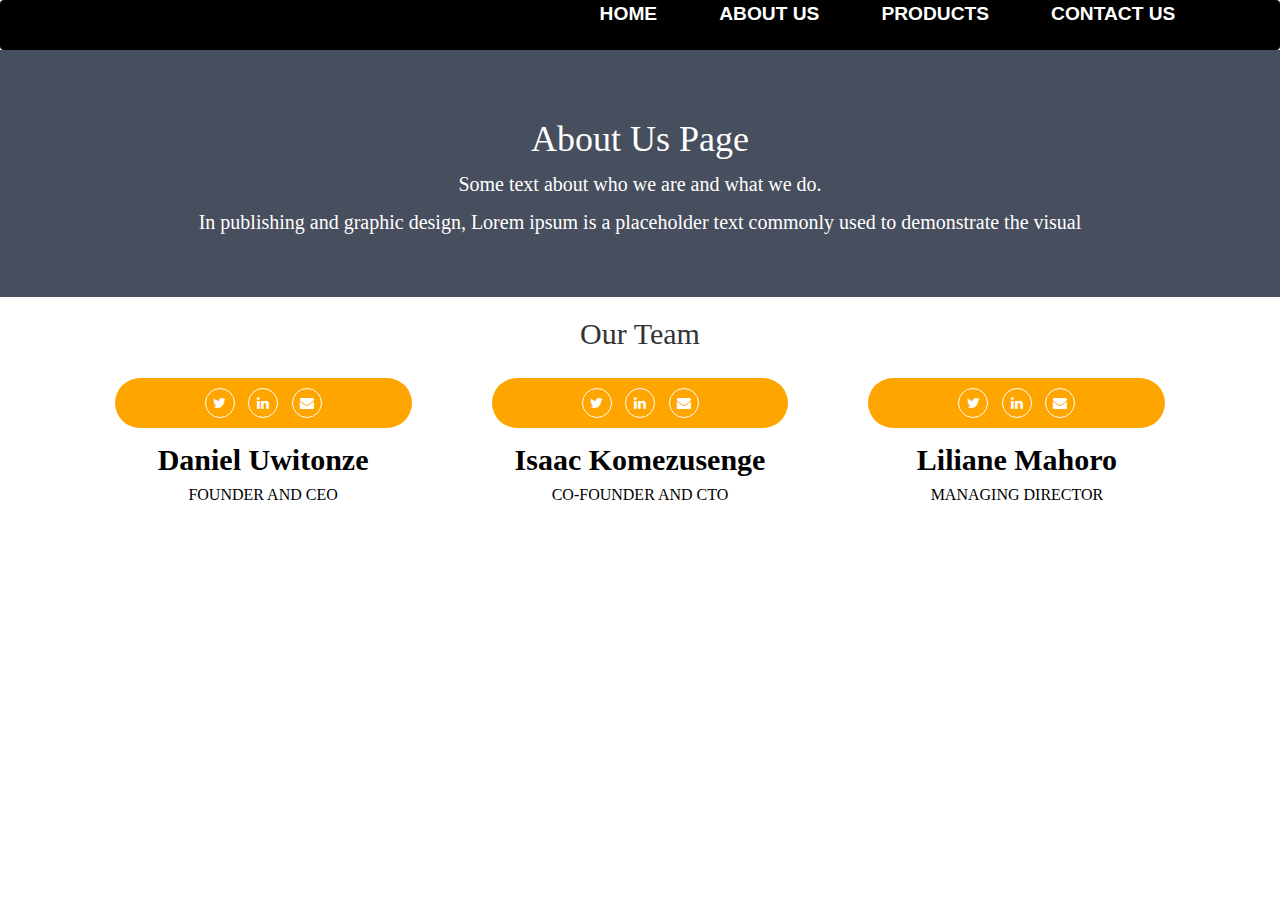
==== about.html @ a5f1201d "One loyality brand" ====
<!DOCTYPE html>
<html lang="en">

<head>
    <meta charset="UTF-8">
    <meta http-equiv="X-UA-Compatible" content="IE=edge">
    <meta name="viewport" content="width=device-width, initial-scale=1.0">
    <link href="https://cdnjs.cloudflare.com/ajax/libs/twitter-bootstrap/3.3.7/css/bootstrap.min.css" rel="stylesheet">
    <link href="https://stackpath.bootstrapcdn.com/font-awesome/4.7.0/css/font-awesome.min.css" rel="stylesheet">
    <link href="css/style.css" rel="stylesheet">
    <link href="css/header.css" rel="stylesheet">
    <title>About Us || OLB</title>
</head>

<body>
    <nav class="navbar">
        <div class="container">
            <section class="wrapper">
                <a href="./index.html" class="brand-link"><img src="./assets/img/olb-logo2.png" alt=""></a>
                <!-- <h1 class="brand"></h1> -->
                <button type="button" class="burger" id="burger">
                    <span class="burger-line"></span>
                    <span class="burger-line"></span>
                    <span class="burger-line"></span>
                    <span class="burger-line"></span>
                </button>
                <div class="menu" id="menu">
                    <ul class="menu-inner">
                        <li class="menu-item"><a href="./index.html" class="menu-link ">Home</a></li>
                        <li class="menu-item"><a href="./about.html" class="menu-link">About Us</a></li>
                        <li class="menu-item"><a href="./product.html" class="menu-link">Products</a></li>
                        <li class="menu-item"><a href="./contact.html" class="menu-link">Contact us</a></li>
                    </ul>
                </div>
            </section>
        </div>
    </nav>
    <div class="about-section">
        <h1>About Us Page</h1>
        <p>Some text about who we are and what we do.</p>
        <p>In publishing and graphic design, Lorem ipsum is a placeholder text commonly used to demonstrate the visual
        </p>
    </div>

    <h2 style="text-align:center">Our Team</h2>
    <div class="custom-padding">
        <div class="container">
            <div class="row">
                <div class="col-md-4">
                    <div class="team-area">
                        <img alt="" src="https://i.postimg.cc/qBcmJBrd/1.jpg">
                        <div class="socials">
                            </a> <a href="#"><i class="fa fa-twitter"></i></a>
                            <a href="#"><i class="fa fa-linkedin"></i></a> <a href="#"><i
                                    class="fa fa-envelope"></i></a>
                        </div>
                        <h2>Daniel Uwitonze <span>Founder and CEO</span></h2>
                    </div>
                </div>
                <div class="col-md-4">
                    <div class="team-area">
                        <img alt="" src="https://i.postimg.cc/zXXkqnpn/2.jpg">
                        <div class="socials">
                            </a> <a href="#"><i class="fa fa-twitter"></i></a>
                            <a href="#"><i class="fa fa-linkedin"></i></a> <a href="#"><i
                                    class="fa fa-envelope"></i></a>
                        </div>
                        <h2>Isaac Komezusenge <span>Co-Founder and CTO</span></h2>
                    </div>
                </div>
                <div class="col-md-4">
                    <div class="team-area">
                        <img alt="" src="https://i.postimg.cc/cC1f4S7s/3.jpg">
                        <div class="socials">
                            </a> <a href="#"><i class="fa fa-twitter"></i></a>
                            <a href="#"><i class="fa fa-linkedin"></i></a> <a href="#"><i
                                    class="fa fa-envelope"></i></a>
                        </div>
                        <h2>Liliane Mahoro <span>Managing Director</span></h2>
                    </div>
                </div>
            </div>
        </div>
    </div>
    <script type="text/javascript" src="./scripts/header.js"></script>
</body>

</html>
---- css/style.css ----
* {
  margin: 0;
  padding: 0;
  -webkit-box-sizing: border-box;
          box-sizing: border-box;
}

html {
  scroll-behavior: smooth;
}

body {
  margin: 0;
  padding: 0;
  font-family: montserrat;
}

.menu-area {
  position: fixed;
  display: -webkit-box;
  display: -ms-flexbox;
  display: flex;
  -webkit-box-pack: center;
      -ms-flex-pack: center;
          justify-content: center;
  -webkit-box-align: center;
      -ms-flex-align: center;
          align-items: center;
  -webkit-box-orient: horizontal;
  -webkit-box-direction: normal;
      -ms-flex-direction: row;
          flex-direction: row;
  -ms-flex-wrap: wrap;
      flex-wrap: wrap;
  background-color: black;
  width: 100%;
  height: 70px;
  z-index: 1;
}

.nav {
  display: -webkit-box;
  display: -ms-flexbox;
  display: flex;
  -webkit-box-pack: right;
      -ms-flex-pack: right;
          justify-content: right;
  list-style: none;
  margin-right: 15%;
}

.logo {
  -webkit-box-flex: 1;
      -ms-flex: 1 1 auto;
          flex: 1 1 auto;
  margin-left: 10%;
  text-transform: uppercase;
  letter-spacing: 1px;
  font-weight: bold;
  font-size: 25px;
}

a {
  margin: 15px;
  color: white;
  text-decoration: none;
  text-transform: uppercase;
}

a:hover {
  color: blue;
}

#home {
  background-image: url("../assets/img/home-bg.PNG");
  width: 100%;
  height: 100vh;
  background-repeat: no-repeat;
  background-size: cover;
  background-position: center center;
  text-align: center;
}

.content a:hover {
  background: #5495DE;
  cursor: pointer !important;
}

/* 
#home::after{
	background: black;
	opacity: .3;
} */
#home .content {
  width: 100%;
}

#home .content h1 {
  font-size: 60px;
  margin-bottom: 10px;
  margin-top: -5%;
  color: #fff;
}

#home .content h2 {
  font-size: 40px;
  margin: 10px 0;
  color: #fff;
}

#home .content p {
  width: 50%;
  margin: auto;
  line-height: 1.6;
  color: #fff;
  margin-bottom: 8%;
}

#about, #portfolio, #services, #contact {
  position: relative;
  display: -webkit-box;
  display: -ms-flexbox;
  display: flex;
  -ms-flex-pack: distribute;
      justify-content: space-around;
  -webkit-box-align: center;
      -ms-flex-align: center;
          align-items: center;
  -ms-flex-wrap: wrap;
      flex-wrap: wrap;
  -webkit-box-orient: horizontal;
  -webkit-box-direction: normal;
      -ms-flex-direction: row;
          flex-direction: row;
  width: 100%;
  height: 100vh;
}

.content {
  width: 80%;
  height: 100%;
  padding: 15% 0;
}

.content h1 {
  font-size: 30px;
  text-transform: uppercase;
}

.content p {
  font-size: 24px;
  line-height: 50px;
}

.content .home-btn {
  text-decoration: none;
  padding: 15px 20px;
  border: 2px solid white;
}

.content .home-btn:hover {
  color: white;
  background: #5495DE;
  border: none;
}

@media (max-width: 800px) {
  .logo {
    text-align: center;
  }
  .nav {
    margin: 0;
    padding: 0;
  }
  .nav a {
    font-size: 10px;
    margin: 10px;
  }
  #home .content h1 {
    font-size: 30px;
  }
  #home .content p {
    width: 90%;
    font-size: 16px;
  }
  .content {
    padding: 50% 0;
  }
  #about, #portfolio, #services, #contact {
    -webkit-box-orient: vertical;
    -webkit-box-direction: normal;
        -ms-flex-direction: column;
            flex-direction: column;
    padding: 180px 0;
  }
  #portfolio .content {
    padding: 96px 0;
  }
}

/* About Section */
.column {
  float: left;
  width: 33.3%;
  margin-bottom: 16px;
  padding: 0 8px;
}

.card {
  -webkit-box-shadow: 0 4px 8px 0 rgba(0, 0, 0, 0.2);
          box-shadow: 0 4px 8px 0 rgba(0, 0, 0, 0.2);
  margin: 8px;
}

.about-section {
  padding: 50px;
  text-align: center;
  background-color: #474e5d;
  color: white;
}

.about-section p {
  font-size: 20px;
}

.container {
  padding: 0 16px;
}

.container::after, .row::after {
  content: "";
  clear: both;
  display: table;
}

.title {
  color: grey;
}

.button {
  border: none;
  outline: 0;
  display: inline-block;
  padding: 8px;
  color: white;
  background-color: #000;
  text-align: center;
  cursor: pointer;
  width: 100%;
}

.button:hover {
  background-color: #555;
}

@media screen and (max-width: 650px) {
  .column {
    width: 100%;
    display: block;
  }
}

.custom-padding {
  padding: 45px 0;
}

img {
  max-width: 100%;
  height: auto;
}

.socials a {
  line-height: 30px;
  text-align: center;
  border-radius: 50%;
  margin: 5px;
  color: #fff;
  display: inline-block;
  border: 1px solid #fff;
  height: 30px;
  width: 30px;
}

.team-area h2 {
  text-align: center;
  font-weight: 700;
  margin-top: 15px;
  color: #000;
}

.team-area h2 span {
  display: block;
  font-weight: 300;
  margin-top: 10px;
  font-size: 16px;
  text-transform: uppercase;
}

.socials {
  margin-top: -27px;
  position: relative;
  z-index: 2;
  border-radius: 25px;
  background: orange;
  text-align: center;
  padding: 5px;
  margin-left: 25px;
  margin-right: 25px;
}

.socials a:hover {
  background: #fff;
  color: #000;
  -webkit-transition: .7s;
  transition: .7s;
}

@media only screen and (max-width: 767px) {
  .team-area {
    margin-bottom: 30px;
  }
  .team-area img {
    width: 100%;
  }
}

@media only screen and (min-width: 768px) and (max-width: 991px) {
  .team-area {
    margin-bottom: 30px;
  }
  .team-area img {
    width: 100%;
  }
}
/*# sourceMappingURL=style.css.map */
---- css/header.css ----
:root {
  --color-white: hsl(0, 0%, 100%);
  --color-light: hsl(206, 33%, 96%);
  --color-black: hsl(0, 0%, 7%);
  --color-night: hsl(214, 100%, 10%);
  --color-purple: hsl(291, 64%, 42%);
  --color-indigo: hsl(255, 100%, 60%);
  --shadow-small: 0 1px 3px 0 rgba(0, 0, 0, 0.1), 0 1px 2px 0 rgba(0, 0, 0, 0.06);
  --shadow-medium: 0 4px 6px -1px rgba(0, 0, 0, 0.1),
		0 2px 4px -1px rgba(0, 0, 0, 0.06);
  --shadow-large: 0 10px 15px -3px rgba(0, 0, 0, 0.1),
		0 4px 6px -2px rgba(0, 0, 0, 0.05);
}

html {
  font-size: 100%;
  -webkit-box-sizing: border-box;
          box-sizing: border-box;
  scroll-behavior: smooth;
}

*,
*::before,
*::after {
  padding: 0;
  margin: 0;
  -webkit-box-sizing: inherit;
          box-sizing: inherit;
  list-style: none;
  list-style-type: none;
  text-decoration: none;
  -webkit-font-smoothing: antialiased;
  -moz-osx-font-smoothing: grayscale;
  text-rendering: optimizeLegibility;
}

a,
button {
  font-family: inherit;
  font-size: inherit;
  line-height: inherit;
  cursor: pointer;
  border: none;
  outline: none;
  background: none;
  text-decoration: none;
}

img,
video {
  display: block;
  max-width: 100%;
  height: auto;
  -o-object-fit: cover;
     object-fit: cover;
}

.container {
  width: 100%;
  height: auto;
  padding: 0 7%;
}

.brand-link {
  font-family: inherit;
  font-size: 1.75rem;
  font-weight: 700;
  line-height: inherit;
  border: none;
  outline: none;
  color: var(--color-indigo);
  text-transform: uppercase;
  text-rendering: optimizeLegibility;
}

.navbar {
  font-family: "Segoe UI", Tahoma, Geneva, Verdana, sans-serif;
  max-width: 100%;
  height: auto;
  border: none;
  outline: none;
  color: white;
  background: black;
  margin-bottom: 0 !important;
}

.navbar .wrapper {
  display: -webkit-box;
  display: -ms-flexbox;
  display: flex;
  -webkit-box-orient: horizontal;
  -webkit-box-direction: normal;
      -ms-flex-direction: row;
          flex-direction: row;
  -ms-flex-wrap: wrap;
      flex-wrap: wrap;
  -webkit-box-pack: justify;
      -ms-flex-pack: justify;
          justify-content: space-between;
  -webkit-box-align: center;
      -ms-flex-align: center;
          align-items: center;
  width: 100%;
  height: auto;
  margin: 0 auto;
}

.navbar .burger {
  position: relative;
  display: none;
  cursor: pointer;
  width: 2rem;
  height: 1rem;
  border: none;
  outline: none;
  opacity: 0;
  visibility: hidden;
  background: none;
  -webkit-transform: rotate(0deg);
          transform: rotate(0deg);
  -webkit-transition: 0.35s ease-in-out;
  transition: 0.35s ease-in-out;
}

.navbar .burger-line {
  display: block;
  position: absolute;
  width: 100%;
  height: 2px;
  left: 0;
  border: none;
  outline: none;
  opacity: 1;
  border-radius: 0.25rem;
  background: white;
  -webkit-transform: rotate(0deg);
          transform: rotate(0deg);
  -webkit-transition: 0.25s ease-in-out;
  transition: 0.25s ease-in-out;
}

.navbar .burger-line:nth-child(1) {
  top: 0;
}

.navbar .burger-line:nth-child(2), .navbar .burger-line:nth-child(3) {
  top: 0.5rem;
}

.navbar .burger-line:nth-child(4) {
  top: 1rem;
}

.navbar .burger.active .burger-line:nth-child(1), .navbar .burger.active .burger-line:nth-child(4) {
  top: 1.25rem;
  width: 0%;
  left: 50%;
}

.navbar .burger.active .burger-line:nth-child(2) {
  -webkit-transform: rotate(45deg);
          transform: rotate(45deg);
}

.navbar .burger.active .burger-line:nth-child(3) {
  -webkit-transform: rotate(-45deg);
          transform: rotate(-45deg);
}

.navbar .menu-inner {
  display: -webkit-box;
  display: -ms-flexbox;
  display: flex;
  -webkit-box-orient: horizontal;
  -webkit-box-direction: normal;
      -ms-flex-direction: row;
          flex-direction: row;
  -webkit-box-pack: center;
      -ms-flex-pack: center;
          justify-content: center;
  -webkit-box-align: center;
      -ms-flex-align: center;
          align-items: center;
  gap: 2rem;
}

.navbar .menu-link {
  font-family: inherit;
  font-size: 1.2rem;
  font-weight: 700;
  line-height: inherit;
  border: none;
  color: white;
  text-transform: uppercase;
  text-rendering: optimizeLegibility;
  -webkit-transition: all 0.35s ease-in-out;
  transition: all 0.35s ease-in-out;
}

.navbar .menu-link.active, .navbar .menu-link:hover {
  border: none;
  outline: none;
  color: var(--color-indigo);
}

@media only screen and (max-width: 768px) {
  .navbar .burger {
    display: block;
    opacity: 1;
    visibility: visible;
  }
  .navbar .menu {
    width: 100%;
    max-height: 0rem;
    padding: 0;
    opacity: 0;
    visibility: hidden;
    overflow: hidden;
    -webkit-transition: all 0.35s ease;
    transition: all 0.35s ease;
  }
  .navbar .menu.active {
    opacity: 1;
    visibility: visible;
  }
  .navbar .menu-inner {
    display: -webkit-box;
    display: -ms-flexbox;
    display: flex;
    -webkit-box-orient: vertical;
    -webkit-box-direction: normal;
        -ms-flex-direction: column;
            flex-direction: column;
    -webkit-box-pack: center;
        -ms-flex-pack: center;
            justify-content: center;
    -webkit-box-align: start;
        -ms-flex-align: start;
            align-items: flex-start;
    gap: 0.75rem;
    padding: 1rem 0;
  }
}
/*# sourceMappingURL=header.css.map */
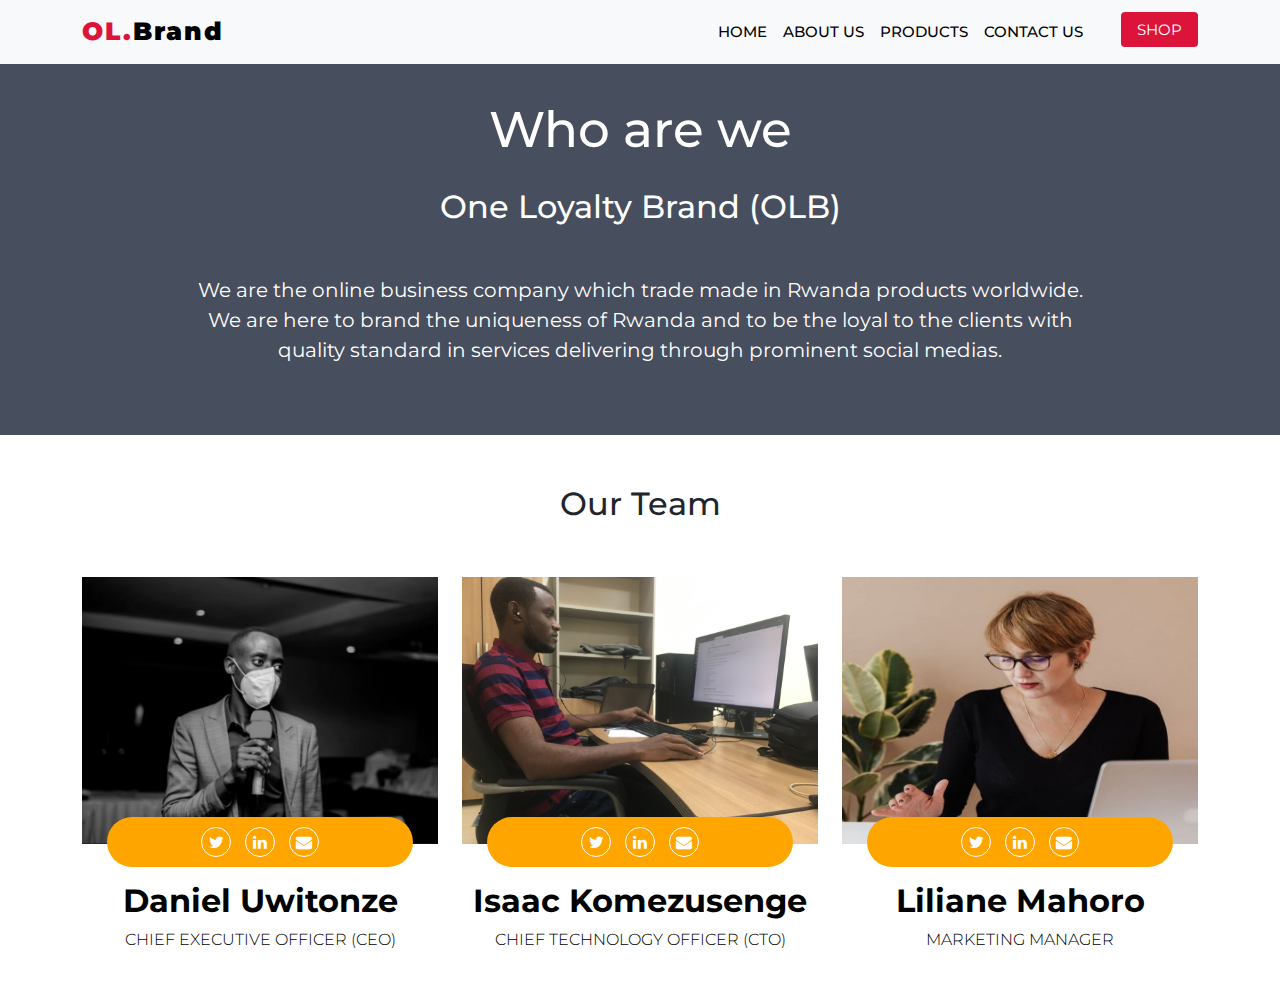
==== commit ce6ce0a5: "Adding Products JS" ====
--- a/about.html
+++ b/about.html
@@ -1,23 +1,27 @@
 <!DOCTYPE html>
 <html lang="en">
 
-<head>
-    <meta charset="UTF-8">
-    <meta http-equiv="X-UA-Compatible" content="IE=edge">
-    <meta name="viewport" content="width=device-width, initial-scale=1.0">
-    <link href="https://cdnjs.cloudflare.com/ajax/libs/twitter-bootstrap/3.3.7/css/bootstrap.min.css" rel="stylesheet">
-    <link href="https://stackpath.bootstrapcdn.com/font-awesome/4.7.0/css/font-awesome.min.css" rel="stylesheet">
-    <link href="css/style.css" rel="stylesheet">
-    <link href="css/header.css" rel="stylesheet">
-    <title>About Us || OLB</title>
-</head>
+    <head>
+        <meta charset="UTF-8">
+        <meta http-equiv="X-UA-Compatible" content="IE=edge">
+        <meta name="viewport" content="width=device-width, initial-scale=1.0">
+        <!-- <link href="https://cdnjs.cloudflare.com/ajax/libs/twitter-bootstrap/3.3.7/css/bootstrap.min.css" rel="stylesheet"> -->
+        <link href="https://stackpath.bootstrapcdn.com/font-awesome/4.7.0/css/font-awesome.min.css" rel="stylesheet">
 
-<body>
-    <nav class="navbar">
+        <link href="https://fonts.googleapis.com/css2?family=Montserrat:wght@400;500;900&display=swap" rel="stylesheet">
+        <link href="https://cdn.jsdelivr.net/npm/bootstrap@5.1.0/dist/css/bootstrap.min.css" rel="stylesheet">
+        <link href="https://cdnjs.cloudflare.com/ajax/libs/animate.css/3.7.2/animate.min.css" rel="stylesheet">
+        <link href="./css/homepage.css" rel="stylesheet">
+        <link href="css/style.css" rel="stylesheet">
+        <!-- <link href="css/header.css" rel="stylesheet"> -->
+        <title>About Us || OLB</title>
+    </head>
+
+    <body>
+        <!-- <nav class="navbar">
         <div class="container">
             <section class="wrapper">
-                <a href="./index.html" class="brand-link"><img src="./assets/img/olb-logo2.png" alt=""></a>
-                <!-- <h1 class="brand"></h1> -->
+                <h1 style="font-size: 50px; color: rgb(109, 109, 223);" class="brand"> OLB</h1>
                 <button type="button" class="burger" id="burger">
                     <span class="burger-line"></span>
                     <span class="burger-line"></span>
@@ -34,55 +38,99 @@
                 </div>
             </section>
         </div>
-    </nav>
-    <div class="about-section">
-        <h1>About Us Page</h1>
-        <p>Some text about who we are and what we do.</p>
-        <p>In publishing and graphic design, Lorem ipsum is a placeholder text commonly used to demonstrate the visual
-        </p>
-    </div>
+    </nav> -->
+        <nav class="navbar navbar-expand-lg navbar-light bg-light fixed-top">
+            <div class="container">
+                <a class="navbar-brand" href="./index.html"><span>OL.</span>Brand</a> <button
+                    aria-controls="navbarSupportedContent" aria-expanded="false" aria-label="Toggle navigation"
+                    class="navbar-toggler" data-bs-target="#navbarSupportedContent" data-bs-toggle="collapse"
+                    type="button"><span class="navbar-toggler-icon"></span></button>
+                <div class="collapse navbar-collapse" id="navbarSupportedContent">
+                    <ul class="navbar-nav ms-auto mb-2 mb-lg-0">
+                        <li class="nav-item">
+                            <a class="nav-link" href="./index.html">Home</a>
+                        </li>
+                        <li class="nav-item">
+                            <a class="nav-link" href="./about.html">About Us</a>
+                        </li>
+                        <li class="nav-item">
+                            <a class="nav-link" href="./product.html">Products</a>
+                        </li>
+                        <li class="nav-item">
+                            <a class="nav-link" href="./contact.html">Contact us</a>
+                        </li>
+                        <!-- <li class="nav-item">
+                        <a class="nav-link" href="#">Services</a>
+                    </li> -->
+                        <li class="nav-item">
+                            <a class="getstarted" href="./product.html">Shop</a>
+                        </li>
+                    </ul>
+                </div>
+            </div>
+        </nav><br>
+        <div class="about-section">
+            <h1 class="about-heading">Who are we</h1>
+            <h2>One Loyalty Brand (OLB)</h2>
+            <p>We are the online business company which trade made in Rwanda products worldwide. We are here to
+                brand the uniqueness of Rwanda and to be the loyal to the clients with quality standard in services
+                delivering through prominent social medias.
+            </p>
+        </div>
 
-    <h2 style="text-align:center">Our Team</h2>
-    <div class="custom-padding">
-        <div class="container">
-            <div class="row">
-                <div class="col-md-4">
-                    <div class="team-area">
-                        <img alt="" src="https://i.postimg.cc/qBcmJBrd/1.jpg">
-                        <div class="socials">
-                            </a> <a href="#"><i class="fa fa-twitter"></i></a>
-                            <a href="#"><i class="fa fa-linkedin"></i></a> <a href="#"><i
-                                    class="fa fa-envelope"></i></a>
+        <h2 style="text-align:center; margin-top: 50px;">Our Team</h2>
+        <div class="custom-padding">
+            <div class="container">
+                <div class="row">
+                    <div class="col-md-4">
+                        <div class="team-area">
+                            <!-- <img alt="" src="https://i.postimg.cc/qBcmJBrd/1.jpg"> -->
+                            <img alt="" src="./assets/img/Daniel.PNG">
+                            <div class="socials">
+                                </a> <a href="#"><i class="fa fa-twitter"></i></a>
+                                <a href="linkedin.com/in/daniel-uwitonze-973428196 "><i class="fa fa-linkedin"></i></a>
+                                <a href="mailto:danieluwitonze7@gmail.com"><i class="fa fa-envelope"></i></a>
+                            </div>
+                            <h2>Daniel Uwitonze <span>Chief Executive Officer (CEO)</span></h2>
                         </div>
-                        <h2>Daniel Uwitonze <span>Founder and CEO</span></h2>
                     </div>
-                </div>
-                <div class="col-md-4">
-                    <div class="team-area">
-                        <img alt="" src="https://i.postimg.cc/zXXkqnpn/2.jpg">
-                        <div class="socials">
-                            </a> <a href="#"><i class="fa fa-twitter"></i></a>
-                            <a href="#"><i class="fa fa-linkedin"></i></a> <a href="#"><i
-                                    class="fa fa-envelope"></i></a>
+                    <div class="col-md-4">
+                        <div class="team-area">
+                            <!-- <img alt="" src="https://i.postimg.cc/zXXkqnpn/2.jpg"> -->
+                            <img alt="" src="./assets/img/IMG_0457.JPG">
+                            <div class="socials">
+                                <a href="https://twitter.com/Isaackomeza" target="_blank"><i
+                                        class="fa fa-twitter"></i></a>
+                                <a href="https://www.linkedin.com/in/isaac-komezusenge/" target="_blank"><i
+                                        class="fa fa-linkedin"></i></a>
+                                <a href="mailto:isaackomeza@gmail.com" target="_blank"><i
+                                        class="fa fa-envelope"></i></a>
+                            </div>
+                            <h2>Isaac Komezusenge <span>Chief Technology Officer (CTO)</span></h2>
                         </div>
-                        <h2>Isaac Komezusenge <span>Co-Founder and CTO</span></h2>
                     </div>
-                </div>
-                <div class="col-md-4">
-                    <div class="team-area">
-                        <img alt="" src="https://i.postimg.cc/cC1f4S7s/3.jpg">
-                        <div class="socials">
-                            </a> <a href="#"><i class="fa fa-twitter"></i></a>
-                            <a href="#"><i class="fa fa-linkedin"></i></a> <a href="#"><i
-                                    class="fa fa-envelope"></i></a>
+                    <div class="col-md-4">
+                        <div class="team-area">
+                            <!-- <img alt="" src="https://i.postimg.cc/cC1f4S7s/3.jpg"> -->
+                            <img alt="" src="./assets/img/JohnDoe2.jpg">
+                            <div class="socials">
+                                </a> <a href="#"><i class="fa fa-twitter"></i></a>
+                                <a href="#"><i class="fa fa-linkedin"></i></a> <a href="#"><i
+                                        class="fa fa-envelope"></i></a>
+                            </div>
+                            <h2>Liliane Mahoro <span>MArketing Manager</span></h2>
                         </div>
-                        <h2>Liliane Mahoro <span>Managing Director</span></h2>
                     </div>
                 </div>
             </div>
         </div>
-    </div>
-    <script type="text/javascript" src="./scripts/header.js"></script>
-</body>
+        <script src="https://cdnjs.cloudflare.com/ajax/libs/jquery/3.6.0/jquery.min.js">
+        </script>
+        <script src="https://cdn.jsdelivr.net/npm/@popperjs/core@2.9.3/dist/umd/popper.min.js">
+        </script>
+        <script src="https://cdn.jsdelivr.net/npm/bootstrap@5.1.0/dist/js/bootstrap.min.js">
+        </script>
+        <!-- <script type="text/javascript" src="./scripts/header.js"></script> -->
+    </body>
 
 </html>--- a/css/homepage.css
+++ b/css/homepage.css
@@ -0,0 +1,124 @@
+* {
+	font-family: 'Montserrat', sans-serif;
+}
+.carousel-item {
+	height: 100vh;
+	min-height: 300px;
+}
+.carousel-caption {
+	margin: 0;
+	position: absolute;
+	top: 50%;
+	-ms-transform: translateY(-50%);
+	transform: translateY(-50%);
+	/* top: 25%; */
+	/* bottom: 220px; */
+	z-index: 2;
+}
+
+.carousel-caption h5 {
+	font-size: 45px;
+	text-transform: uppercase;
+	letter-spacing: 2px;
+	/* margin-top: 25px; */
+}
+.carousel-caption p {
+	width: 60%;
+	margin: auto;
+	font-size: 18px;
+	line-height: 1.9;
+}
+@media only screen and (max-width: 767px) {
+	.carousel-caption{
+		position: absolute;
+		right: 4%;
+		left: 4%;
+	}
+
+	.carousel-caption p{
+		width: 80%;
+	}
+}
+.carousel-caption a {
+	text-transform: uppercase;
+	text-decoration: none;
+	background: crimson;
+	padding: 5px 20px;
+	display: inline-block;
+	color: #fff;
+	margin-top: 15px;
+	border-radius: 5px;
+}
+.carousel-inner:before {
+	content: '';
+	position: absolute;
+	width: 100%;
+	height: 100%;
+	top: 0;
+	left: 0;
+	background: rgba(0, 0, 0, 0.6);
+	z-index: 1;
+}
+.navbar .getstarted {
+	background: crimson;
+	margin-left: 30px;
+	border-radius: 4px;
+	font-weight: 400;
+	color: #fff;
+	text-decoration: none;
+	padding: .5rem 1rem;
+	line-height: 2.3;
+}
+.navbar-nav a {
+	font-size: 15px;
+	text-transform: uppercase;
+	font-weight: 500;
+}
+.navbar-light .navbar-brand {
+	color: #000;
+	font-size: 25px;
+	/* text-transform: uppercase; */
+	font-weight: 900;
+	letter-spacing: 2px;
+}
+.navbar-light .navbar-brand span {
+	color: crimson
+}
+.navbar-light .navbar-brand:focus, .navbar-light .navbar-brand:hover {
+	color: #000;
+}
+.navbar-light .navbar-nav .nav-link {
+	color: #000;
+}
+
+.navbar-light .navbar-nav .nav-link:focus, .navbar-light .navbar-nav .nav-link:hover {
+	color: crimson
+}
+.w-100 {
+	height: 100vh;
+}
+.navbar-toggler {
+	padding: 1px 5px;
+	font-size: 18px;
+	line-height: 0.3;
+	background: #fff;
+}
+@media only screen and (max-width: 767px) {
+	.navbar-nav {
+		text-align: center;
+	}
+	.carousel-caption {
+		/* bottom: 165px; */
+		top: 45%;
+	}
+	.carousel-caption h5 {
+		font-size: 35px;
+	}
+	.carousel-caption a {
+		padding: 10px 15px;
+		/* font-size: 15px; */
+	}
+	.navbar .getstarted {
+		display: none;
+	}
+}
--- a/css/style.css
+++ b/css/style.css
@@ -38,7 +38,7 @@
   z-index: 1;
 }
 
-.nav {
+/* .nav {
   display: -webkit-box;
   display: -ms-flexbox;
   display: flex;
@@ -47,9 +47,9 @@
           justify-content: right;
   list-style: none;
   margin-right: 15%;
-}
-
-.logo {
+} */
+
+/* .logo {
   -webkit-box-flex: 1;
       -ms-flex: 1 1 auto;
           flex: 1 1 auto;
@@ -58,18 +58,12 @@
   letter-spacing: 1px;
   font-weight: bold;
   font-size: 25px;
-}
-
-a {
-  margin: 15px;
-  color: white;
-  text-decoration: none;
-  text-transform: uppercase;
-}
-
-a:hover {
+} */
+
+
+/* a:hover {
   color: blue;
-}
+} */
 
 #home {
   background-image: url("../assets/img/home-bg.PNG");
@@ -213,25 +207,37 @@
 }
 
 .about-section {
-  padding: 50px;
+  padding: 2% 10% 1% 10%;
   text-align: center;
   background-color: #474e5d;
   color: white;
 }
+.about-heading{
+  margin-top: 50px;
+  font-size: 50px;
+  padding-bottom: 2%;
+}
 
 .about-section p {
   font-size: 20px;
-}
-
-.container {
+padding: 4% 5%;
+}
+@media screen and (max-width: 767px) {
+  .about-section{
+    /* font-size: 20px; */
+  padding: 2%;
+  }
+}
+
+/* .container {
   padding: 0 16px;
-}
-
-.container::after, .row::after {
+} */
+
+/* .container::after, .row::after {
   content: "";
   clear: both;
   display: table;
-}
+} */
 
 .title {
   color: grey;
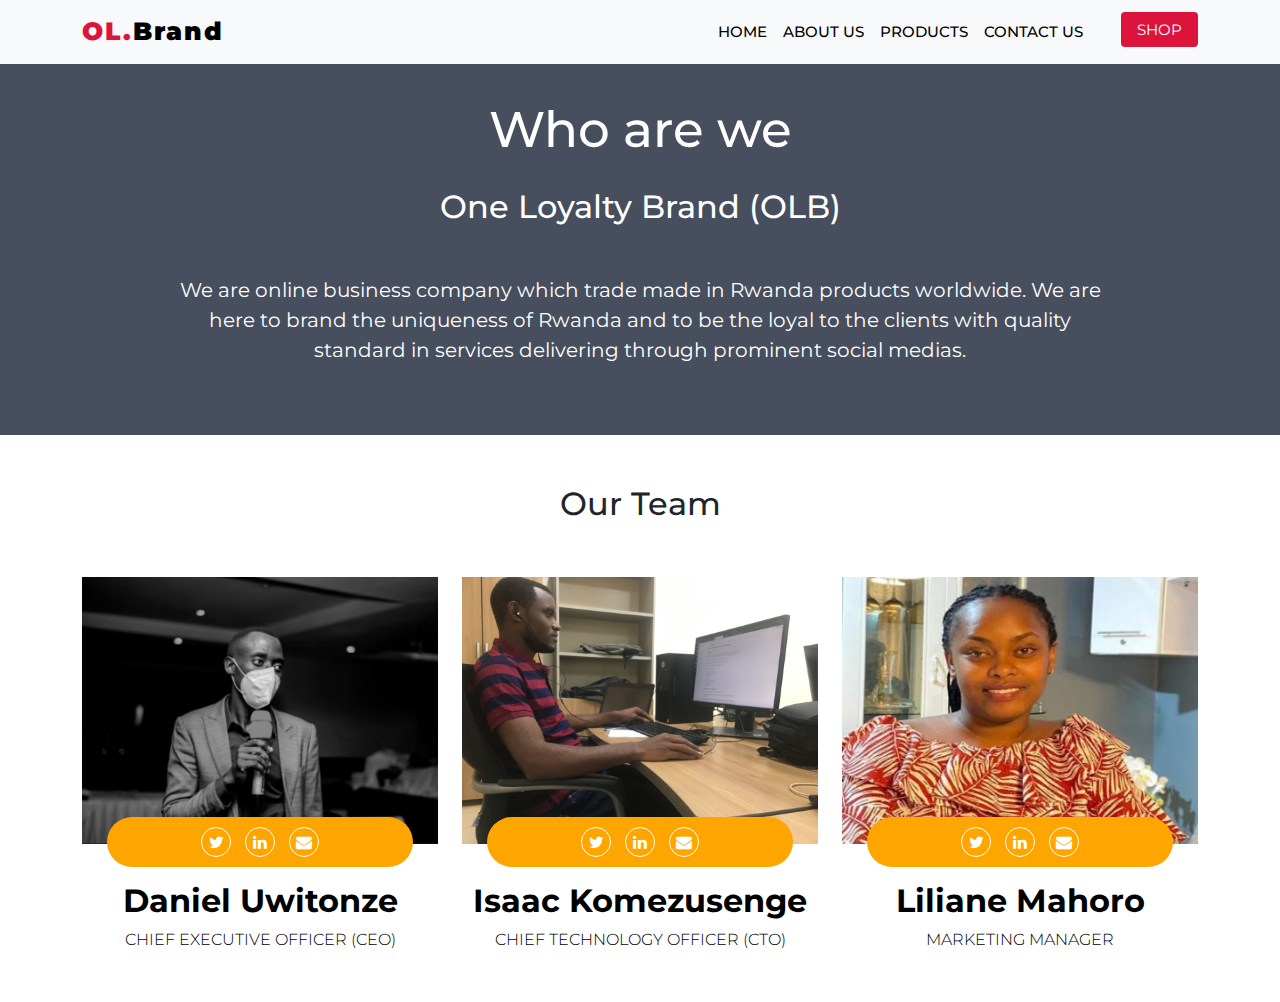
==== commit ae821138: "Retrofiting product page" ====
--- a/about.html
+++ b/about.html
@@ -14,6 +14,7 @@
         <link href="./css/homepage.css" rel="stylesheet">
         <link href="css/style.css" rel="stylesheet">
         <!-- <link href="css/header.css" rel="stylesheet"> -->
+        <link style="border-radius: 50%;" rel="shortcut icon" type="image/jpg" href="./assets/img/olb-logo.png" />
         <title>About Us || OLB</title>
     </head>
 
@@ -72,7 +73,7 @@
         <div class="about-section">
             <h1 class="about-heading">Who are we</h1>
             <h2>One Loyalty Brand (OLB)</h2>
-            <p>We are the online business company which trade made in Rwanda products worldwide. We are here to
+            <p>We are online business company which trade made in Rwanda products worldwide. We are here to
                 brand the uniqueness of Rwanda and to be the loyal to the clients with quality standard in services
                 delivering through prominent social medias.
             </p>
@@ -112,11 +113,11 @@
                     <div class="col-md-4">
                         <div class="team-area">
                             <!-- <img alt="" src="https://i.postimg.cc/cC1f4S7s/3.jpg"> -->
-                            <img alt="" src="./assets/img/JohnDoe2.jpg">
+                            <img alt="" src="./assets/img/Liliane1.jpg">
                             <div class="socials">
                                 </a> <a href="#"><i class="fa fa-twitter"></i></a>
-                                <a href="#"><i class="fa fa-linkedin"></i></a> <a href="#"><i
-                                        class="fa fa-envelope"></i></a>
+                                <a href="https://www.linkedin.com/in/mahoro-liliane-850517193/"><i
+                                        class="fa fa-linkedin"></i></a> <a href="#"><i class="fa fa-envelope"></i></a>
                             </div>
                             <h2>Liliane Mahoro <span>MArketing Manager</span></h2>
                         </div>
